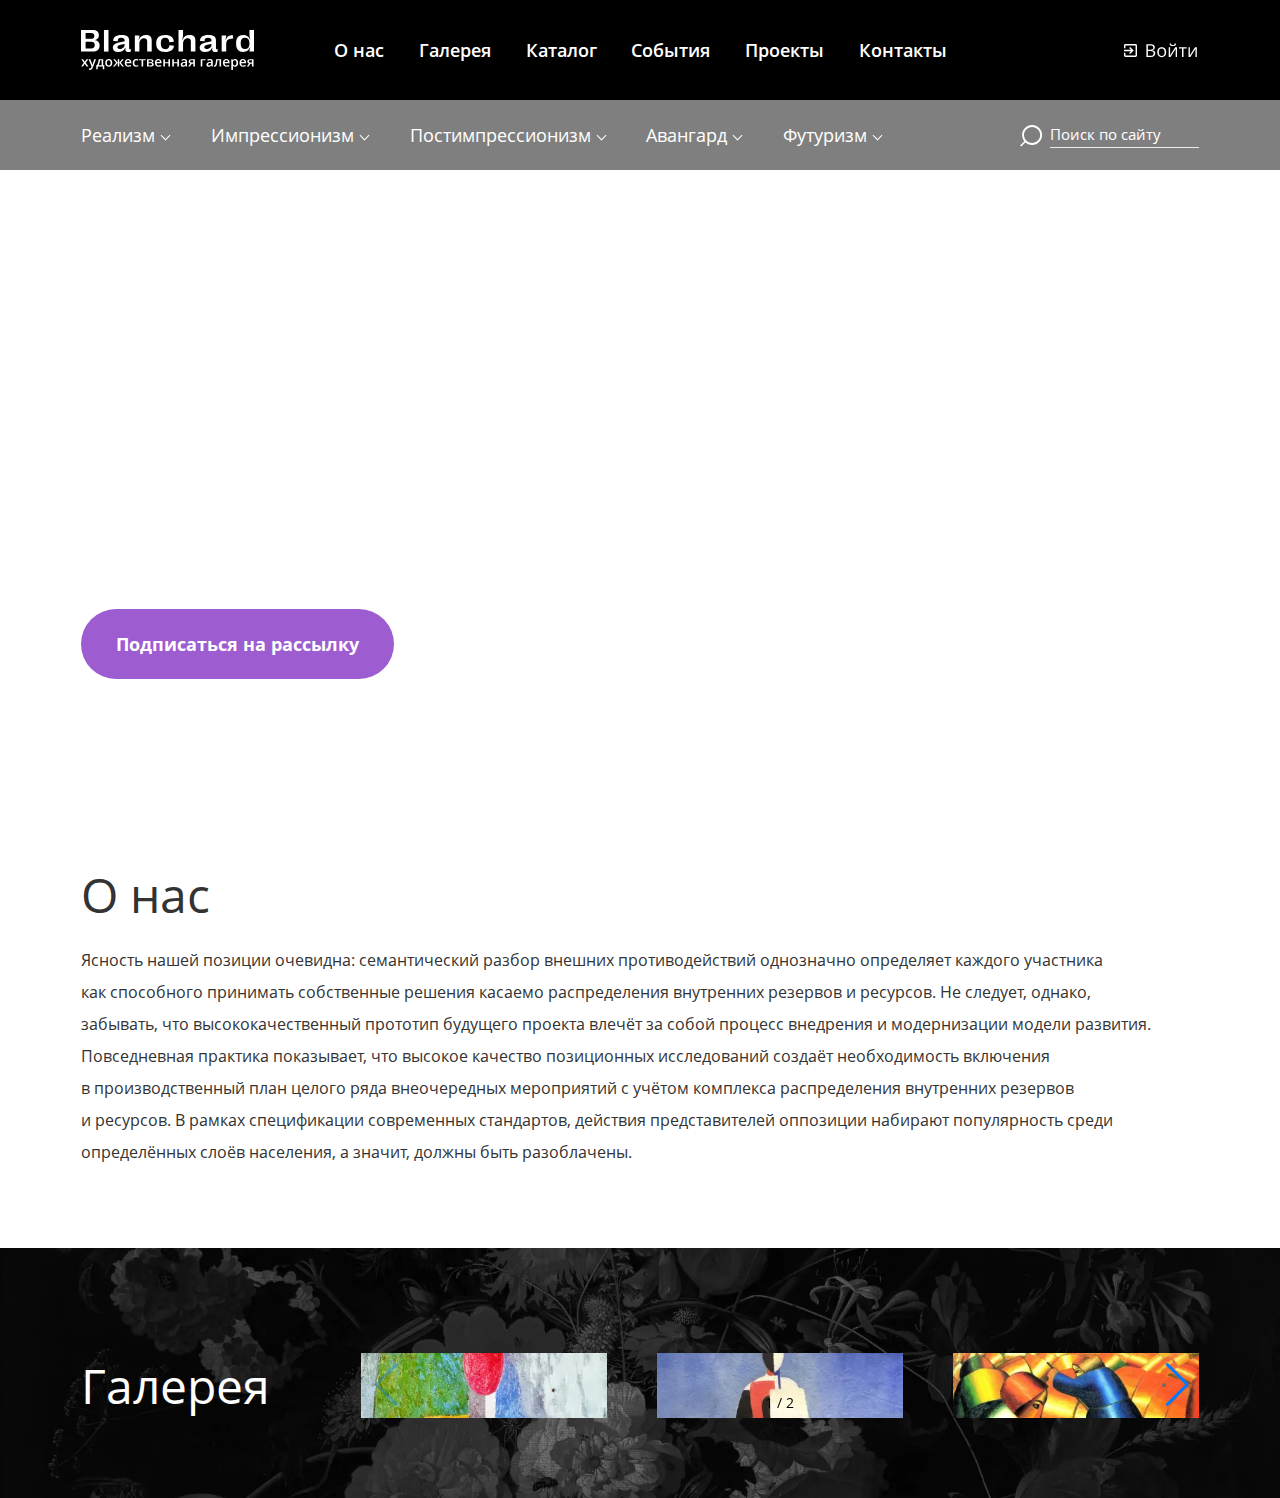
==== index.html @ 34e2c1dd "header hero" ====
<!DOCTYPE html>
<html lang="ru">

<head>
  <meta charset="UTF-8" />
  <meta http-equiv="X-UA-Compatible" content="IE=edge" />
  <meta name="viewport" content="width=device-width, initial-scale=1.0" />
  <link rel="shortcut icon" href="/img/favicon.png" type="image/x-icon" />
  <link rel="stylesheet" href="https://unpkg.com/swiper/swiper-bundle.min.css" />
  <link rel="stylesheet" href="/css/normalize.css" />
  <link rel="stylesheet" href="/css/style.css" />
  <title>Blanchard - художественная галерея</title>
</head>

<body>
  <header class="header">
    <div class="header__top">
      <div class="container header__top-container">
        <button class="header__burger">
          <span></span>
        </button>
        <a href="#" class="header__logo">
          <picture>
            <source media="(min-width: 1200px)" srcset="./img/svg/logoheader.svg" type="image/svg+xml">
            <source media="(min-width: 620px)" srcset="./img/svg/logo-768.svg" type="image/svg+xml">
            <source media="(max-width: 620px)" srcset="./img/svg/logo-320.svg" type="image/svg+xml">
            <img src="./img/svg/logoheader.svg" alt="">
          </picture>
        </a>
        <div class="header__top-menu">
          <nav class="header__top-nav">
            <ul class="header__top-list">
              <li class="header__top-item">
                <a href="#" class="header__top-link">
                  О нас
                </a>
              </li>
              <li class="header__top-item">
                <a href="#" class="header__top-link">
                  Галерея
                </a>
              </li>
              <li class="header__top-item">
                <a href="#" class="header__top-link">
                  Каталог
                </a>
              </li>
              <li class="header__top-item">
                <a href="#" class="header__top-link">
                  События
                </a>
              </li>
              <li class="header__top-item">
                <a href="#" class="header__top-link">
                  Проекты
                </a>
              </li>
              <li class="header__top-item">
                <a href="#" class="header__top-link">
                  Контакты
                </a>
              </li>
            </ul>
          </nav>
          <buttom class="header__top-login">
            <svg width="75" height="20" viewBox="0 0 75 20" fill="none" xmlns="http://www.w3.org/2000/svg">
              <path
                d="M22.3809 6.15039H26.0107C27.7158 6.15039 28.9492 6.40527 29.7109 6.91504C30.4727 7.4248 30.8535 8.23047 30.8535 9.33203C30.8535 10.0938 30.6396 10.7236 30.2119 11.2217C29.79 11.7139 29.1719 12.0332 28.3574 12.1797V12.2676C30.3086 12.6016 31.2842 13.627 31.2842 15.3438C31.2842 16.4922 30.8945 17.3887 30.1152 18.0332C29.3418 18.6777 28.2578 19 26.8633 19H22.3809V6.15039ZM23.875 11.6523H26.3359C27.3906 11.6523 28.1494 11.4883 28.6123 11.1602C29.0752 10.8262 29.3066 10.2666 29.3066 9.48145C29.3066 8.76074 29.0488 8.24219 28.5332 7.92578C28.0176 7.60352 27.1973 7.44238 26.0723 7.44238H23.875V11.6523ZM23.875 12.918V17.7256H26.5557C27.5928 17.7256 28.3721 17.5264 28.8936 17.1279C29.4209 16.7236 29.6846 16.0938 29.6846 15.2383C29.6846 14.4414 29.415 13.8555 28.876 13.4805C28.3428 13.1055 27.5283 12.918 26.4326 12.918H23.875ZM42.1475 14.1748C42.1475 15.7451 41.752 16.9727 40.9609 17.8574C40.1699 18.7363 39.0771 19.1758 37.6826 19.1758C36.8213 19.1758 36.0566 18.9736 35.3887 18.5693C34.7207 18.165 34.2051 17.585 33.8418 16.8291C33.4785 16.0732 33.2969 15.1885 33.2969 14.1748C33.2969 12.6045 33.6895 11.3828 34.4746 10.5098C35.2598 9.63086 36.3496 9.19141 37.7441 9.19141C39.0918 9.19141 40.1611 9.63965 40.9521 10.5361C41.749 11.4326 42.1475 12.6455 42.1475 14.1748ZM34.8086 14.1748C34.8086 15.4053 35.0547 16.3428 35.5469 16.9873C36.0391 17.6318 36.7627 17.9541 37.7178 17.9541C38.6729 17.9541 39.3965 17.6348 39.8887 16.9961C40.3867 16.3516 40.6357 15.4111 40.6357 14.1748C40.6357 12.9502 40.3867 12.0215 39.8887 11.3887C39.3965 10.75 38.667 10.4307 37.7002 10.4307C36.7451 10.4307 36.0244 10.7441 35.5381 11.3711C35.0518 11.998 34.8086 12.9326 34.8086 14.1748ZM46.085 9.36719V15.4756L46.0234 17.0752L45.9971 17.5762L51.209 9.36719H53.0283V19H51.666V13.1113L51.6924 11.9512L51.7363 10.8086L46.5332 19H44.7139V9.36719H46.085ZM48.8359 8.09277C47.752 8.09277 46.9609 7.88477 46.4629 7.46875C45.9648 7.04688 45.6865 6.35547 45.6279 5.39453H46.999C47.0518 6.00391 47.21 6.42871 47.4736 6.66895C47.7432 6.90918 48.209 7.0293 48.8711 7.0293C49.4746 7.0293 49.9199 6.90039 50.207 6.64258C50.5 6.38477 50.6787 5.96875 50.7432 5.39453H52.123C52.0527 6.32031 51.7568 7.00293 51.2354 7.44238C50.7139 7.87598 49.9141 8.09277 48.8359 8.09277ZM62.6172 10.6152H59.4883V19H58.0293V10.6152H54.9355V9.36719H62.6172V10.6152ZM65.8955 9.36719V15.4756L65.834 17.0752L65.8076 17.5762L71.0195 9.36719H72.8389V19H71.4766V13.1113L71.5029 11.9512L71.5469 10.8086L66.3438 19H64.5244V9.36719H65.8955Z"
                fill="white" />
              <path
                d="M5.12056 15.0928L6.13889 16.1111L9.75 12.5L6.13889 8.88889L5.12056 9.90722L6.98389 11.7778H0V13.2222H6.98389L5.12056 15.0928ZM11.5556 6H1.44444C0.642778 6 0 6.65 0 7.44444V10.3333H1.44444V7.44444H11.5556V17.5556H1.44444V14.6667H0V17.5556C0 18.35 0.642778 19 1.44444 19H11.5556C12.35 19 13 18.35 13 17.5556V7.44444C13 6.65 12.35 6 11.5556 6Z"
                fill="white" />
            </svg>
          </buttom>
        </div>
        <div class="header__searchwrapper searchwrapper">
          <form action="#" class="searchwrapper__form">
            <button class="searchwrapper__search">
              <picture>
                <source media="(min-width: 1023px)" srcset="./img/svg/search-1.svg" type="image/svg+xml">
                <source media="(min-width: 620px)" srcset="./img/svg/search-768.svg" type="image/svg+xml">
                <source media="(max-width: 620px)" srcset="./img/svg/search-320.svg" type="image/svg+xml">
                <img src="./img/svg/search-1.svg" alt="">
              </picture>
            </button>
          </form>
        </div>
      </div>
    </div>
    <div class="header__bottom">
      <div class="container header__bottom-container">
        <div class="header__bottom-menu">
          <nav class="header__bottom-nav">
            <ul class="header__bottom-list">
              <li class="header__bottom-item">
                <button class="header__bottom-nav-btn" type="button" aria-label="Выпадающий список Реализм">
                  Реализм
                </button>
                <div class="dropdown__container">
                  <ul class="dropdown__list">
                    <li class="dropdown__item">
                      <a href="#" class="dropdown__link dropdown__link-bg11">
                        Тинторетто
                      </a>
                    </li>
                    <li class="dropdown__item">
                      <a href="#" class="dropdown__link dropdown__link-bg12">
                        Фридрих
                      </a>
                    </li>
                    <li class="dropdown__item">
                      <a href="#" class="dropdown__link dropdown__link-bg13">
                        Леонардо
                      </a>
                    </li>
                    <li class="dropdown__item">
                      <a href="#" class="dropdown__link dropdown__link-bg14">
                        Верроккьо
                      </a>
                    </li>
                    <li class="dropdown__item">
                      <a href="#" class="dropdown__link dropdown__link-bg15">
                        Джотто
                      </a>
                    </li>
                    <li class="dropdown__item">
                      <a href="#" class="dropdown__link dropdown__link-bg16">
                        Курбе
                      </a>
                    </li>
                  </ul>
                </div>
              </li>
              <li class="header__bottom-item">
                <button class="header__bottom-nav-btn" type="button" aria-label="Выпадающий список Реализм">
                  Импрессионизм
                </button>
                <div class="dropdown__container">
                  <ul class="dropdown__list">
                    <li class="dropdown__item"></li>
                    <li class="dropdown__item"></li>
                    <li class="dropdown__item"></li>
                    <li class="dropdown__item"></li>
                    <li class="dropdown__item"></li>
                    <li class="dropdown__item"></li>
                  </ul>
                </div>
              </li>
              <li class="header__bottom-item">
                <button class="header__bottom-nav-btn" type="button" aria-label="Выпадающий список Реализм">
                  Постимпрессионизм
                </button>
                <div class="dropdown__container">
                  <ul class="dropdown__list">
                    <li class="dropdown__item"></li>
                    <li class="dropdown__item"></li>
                    <li class="dropdown__item"></li>
                    <li class="dropdown__item"></li>
                    <li class="dropdown__item"></li>
                    <li class="dropdown__item"></li>
                  </ul>
                </div>
              </li>
              <li class="header__bottom-item">
                <button class="header__bottom-nav-btn" type="button" aria-label="Выпадающий список Реализм">
                  Авангард
                </button>
                <div class="dropdown__container">
                  <ul class="dropdown__list">
                    <li class="dropdown__item"></li>
                    <li class="dropdown__item"></li>
                    <li class="dropdown__item"></li>
                    <li class="dropdown__item"></li>
                    <li class="dropdown__item"></li>
                    <li class="dropdown__item"></li>
                  </ul>
                </div>
              </li>
              <li class="header__bottom-item">
                <button class="header__bottom-nav-btn" type="button" aria-label="Выпадающий список Реализм">
                  Футуризм
                </button>
                <div class="dropdown__container">
                  <ul class="dropdown__list">
                    <li class="dropdown__item"></li>
                    <li class="dropdown__item"></li>
                    <li class="dropdown__item"></li>
                    <li class="dropdown__item"></li>
                    <li class="dropdown__item"></li>
                    <li class="dropdown__item"></li>
                  </ul>
                </div>
              </li>
            </ul>
          </nav>
          <form class="search-form" action="/" method="POST">
            <button class="search-form__btn" type="button" aria-label="Открыть поиск по сайту" disabled>
              <svg width="23" height="22" viewBox="0 0 23 22" fill="none" xmlns="http://www.w3.org/2000/svg">
                <rect width="6.8678" height="1.71695"
                  transform="matrix(-0.718931 0.695081 0.718931 0.695081 4.9375 15.6534)" fill="white" />
                <path fill-rule="evenodd" clip-rule="evenodd"
                  d="M12.0967 18C7.53016 18 3.99668 14.3229 3.99668 10C3.99668 5.67715 7.53016 2 12.0967 2C16.6632 2 20.1967 5.67715 20.1967 10C20.1967 14.3229 16.6632 18 12.0967 18ZM12.0967 20C6.57383 20 2.09668 15.5228 2.09668 10C2.09668 4.47715 6.57383 0 12.0967 0C17.6195 0 22.0967 4.47715 22.0967 10C22.0967 15.5228 17.6195 20 12.0967 20Z"
                  fill="white" />
              </svg>
            </button>
            <label class="search-form__label">
              <input type="search" name="search" class="search-form__field" placeholder="Поиск по сайту">
            </label>
          </form>
        </div>
      </div>
    </div>
  </header>
  <main>
    <section class="hero">
      <div class="container hero__container">
        <div class="swiper-container hero-swiper hero__swiper">
          <div class="swiper-wrapper hero-swiper__wrapper">
            <div class="swiper-slide hero-swiper__slide"></div>
            <div class="swiper-slide hero-swiper__slide"></div>
            <div class="swiper-slide hero-swiper__slide"></div>
          </div>
          <div class="hero-swiper__pagination"></div>
        </div>
        <div class="hero__descr">
          <h1 class="hero__title">
            Прикоснитесь к прекрасному
          </h1>
          <p class="hero__text">
            Мы&nbsp;вынуждены отталкиваться от&nbsp;того, что&nbsp;реализация намеченных плановых заданий создаёт
            предпосылки для&nbsp;новых предложений
          </p>
          <button class="hero__btn btn">
            Подписаться на рассылку
          </button>
        </div>
      </div>
    </section>
    <section class="about">
      <div class="container about__container">
        <div class="about__text">
          <h2 class="about__title">
            О нас
          </h2>
          <p class="about__descr">
            Ясность нашей позиции очевидна: семантический разбор внешних противодействий однозначно определяет каждого
            участника как&nbsp;способного принимать собственные решения касаемо распределения внутренних резервов
            и&nbsp;ресурсов. Не&nbsp;следует, однако, забывать, что высококачественный прототип будущего проекта влечёт
            за&nbsp;собой процесс внедрения и&nbsp;модернизации модели развития. Повседневная практика показывает, что
            высокое качество позиционных исследований создаёт необходимость включения в&nbsp;производственный план
            целого ряда внеочередных мероприятий с&nbsp;учётом комплекса распределения внутренних резервов
            и&nbsp;ресурсов. В&nbsp;рамках спецификации современных стандартов, действия представителей оппозиции
            набирают популярность среди определённых слоёв населения, а&nbsp;значит, должны быть разоблачены.
          </p>
        </div>
      </div>
    </section>
    <section class="galleri">
      <div class="container galleri__container">
        <div class="galleri__left">
          <h2 class="galleri__title">
            Галерея
          </h2>
        </div>
        <div class="galleri__right swiper-container">
          <div class="galleri-button">
            <div class="galleri-button__prev swiper-button-prev swiper-button-gray">
              <svg class="swiper-button-gray__svg" width="30" height="30" viewBox="0 0 30 30" fill="none"
                xmlns="http://www.w3.org/2000/svg">
                <path class="swiper-button-gray__background"
                  d="M15 0.999999C7.26801 0.999999 1 7.26801 1 15C1 22.732 7.26801 29 15 29C22.732 29 29 22.732 29 15C29 7.26801 22.732 0.999998 15 0.999999Z"
                  fill="#666666" stroke="#666666" stroke-width="2" />
                <path class="swiper-button-gray__triangle" d="M16 10L11 15L16 20" stroke="white" />
              </svg>
            </div>
            <div class="swiper-pagination galleri-button__pagination"></div>
            <div class="galleri-button__next swiper-button-next swiper-button-gray">
              <svg class="swiper-button-gray__svg" width="30" height="30" viewBox="0 0 30 30" fill="none"
                xmlns="http://www.w3.org/2000/svg">
                <path class="swiper-button-gray__background"
                  d="M15 29C22.732 29 29 22.732 29 15C29 7.26801 22.732 0.999999 15 0.999999C7.26801 1 1 7.26801 1 15C1 22.732 7.26801 29 15 29Z"
                  fill="#666666" stroke="#666666" stroke-width="2" />
                <path class="swiper-button-gray__triangle" d="M14 20L19 15L14 10" stroke="white" />
              </svg>
            </div>
          </div>
          <div class="galleri__swiper galleri-swiper">
            <div class="swiper-wrapper galleri-swiper__wrapper">
              <div class="swiper-slide galleri-swiper__slide"></div>
              <div class="swiper-slide galleri-swiper__slide"></div>
              <div class="swiper-slide galleri-swiper__slide"></div>
              <div class="swiper-slide galleri-swiper__slide"></div>
              <div class="swiper-slide galleri-swiper__slide"></div>
              <div class="swiper-slide galleri-swiper__slide"></div>
            </div>
          </div>
        </div>
      </div>
    </section>
  </main>
  <script src="https://unpkg.com/swiper/swiper-bundle.min.js"></script>
  <script src="/js/focus-visible.js"></script>
  <script src="https://code.jquery.com/jquery-1.12.4.js"></script>
  <script src="/js/jquery-ui.js"></script>
  <script src="/js/main.js"></script>
</body>

</html>
---- css/style.css ----
@import url(/css/clobal.css);
@import url(/css/fonts.css);
@import url(/css/component/header.css);
@import url(/css/component/hero.css);
@import url(/css/component/about.css);
@import url(/css/component/galleri.css);
@import url(/css/choices.css);
@import url(/css/pointer.css);
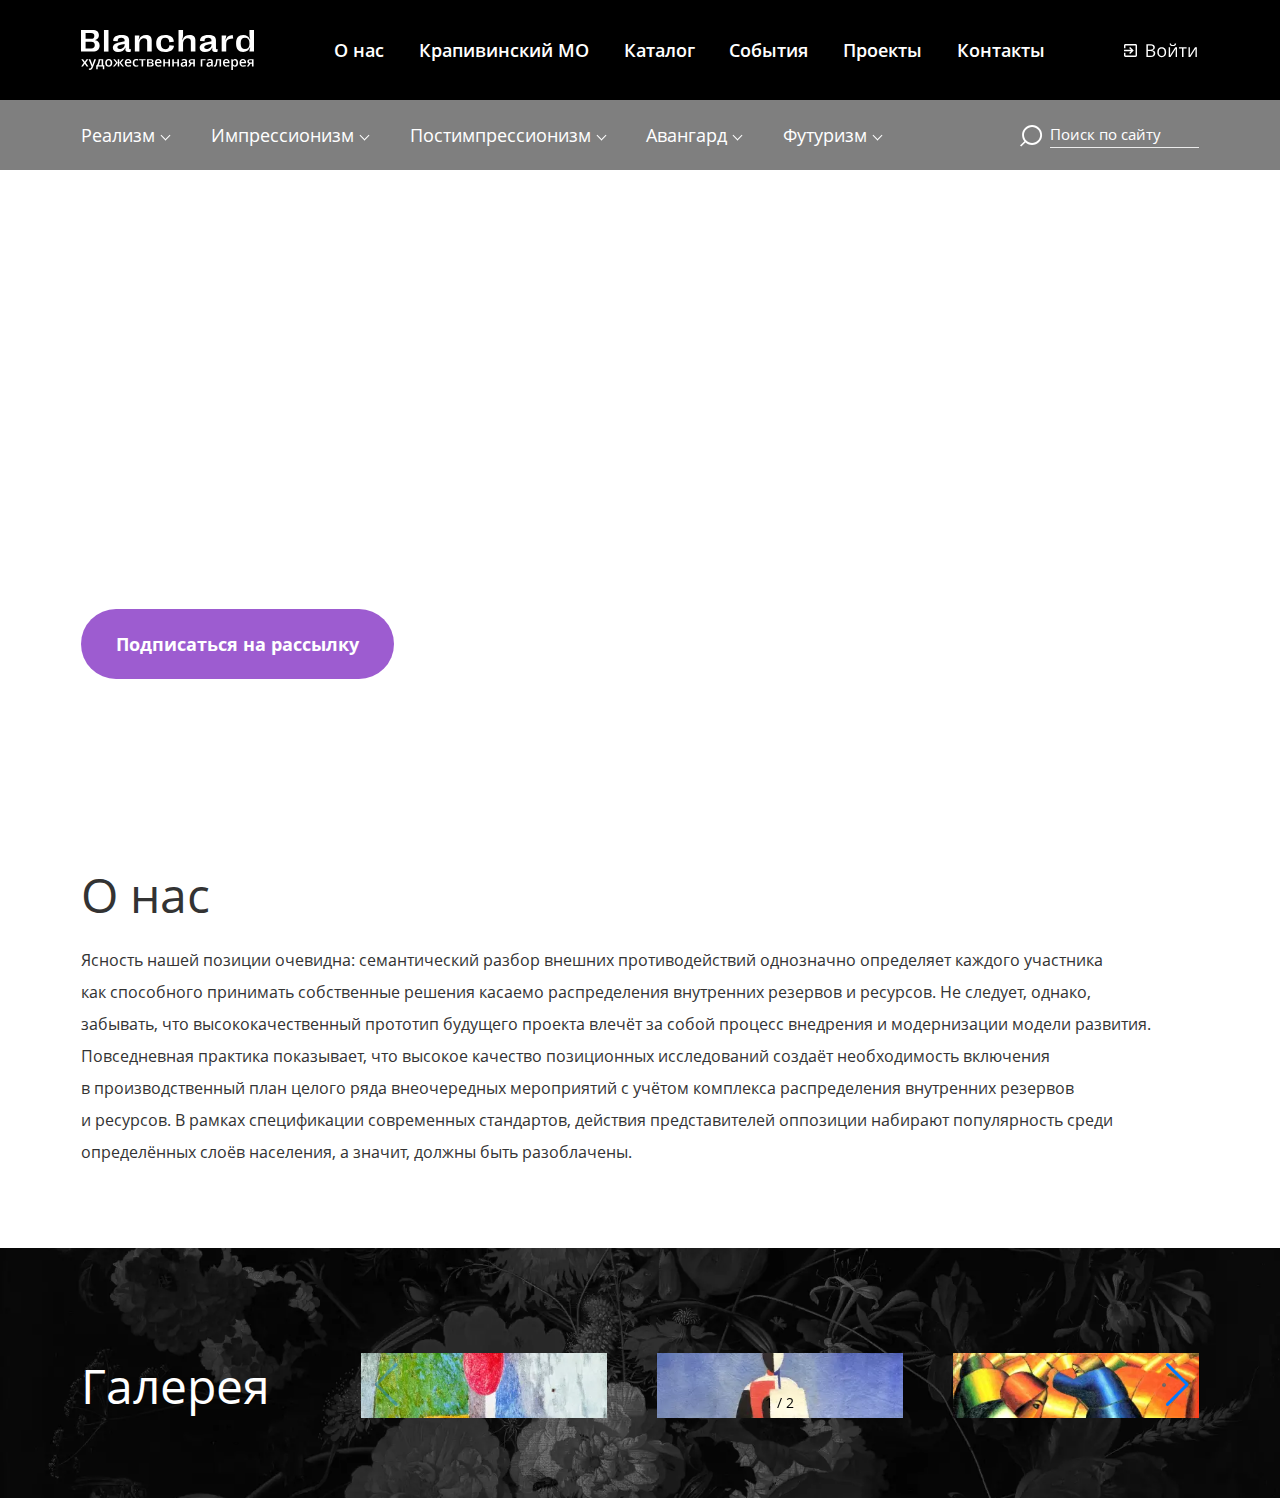
==== commit 986e1e2e: "title and menu" ====
--- a/index.html
+++ b/index.html
@@ -9,7 +9,7 @@
   <link rel="stylesheet" href="https://unpkg.com/swiper/swiper-bundle.min.css" />
   <link rel="stylesheet" href="/css/normalize.css" />
   <link rel="stylesheet" href="/css/style.css" />
-  <title>Blanchard - художественная галерея</title>
+  <title>Это измененная версия</title>
 </head>
 
 <body>
@@ -37,7 +37,7 @@
               </li>
               <li class="header__top-item">
                 <a href="#" class="header__top-link">
-                  Галерея
+                  Крапивинский МО
                 </a>
               </li>
               <li class="header__top-item">
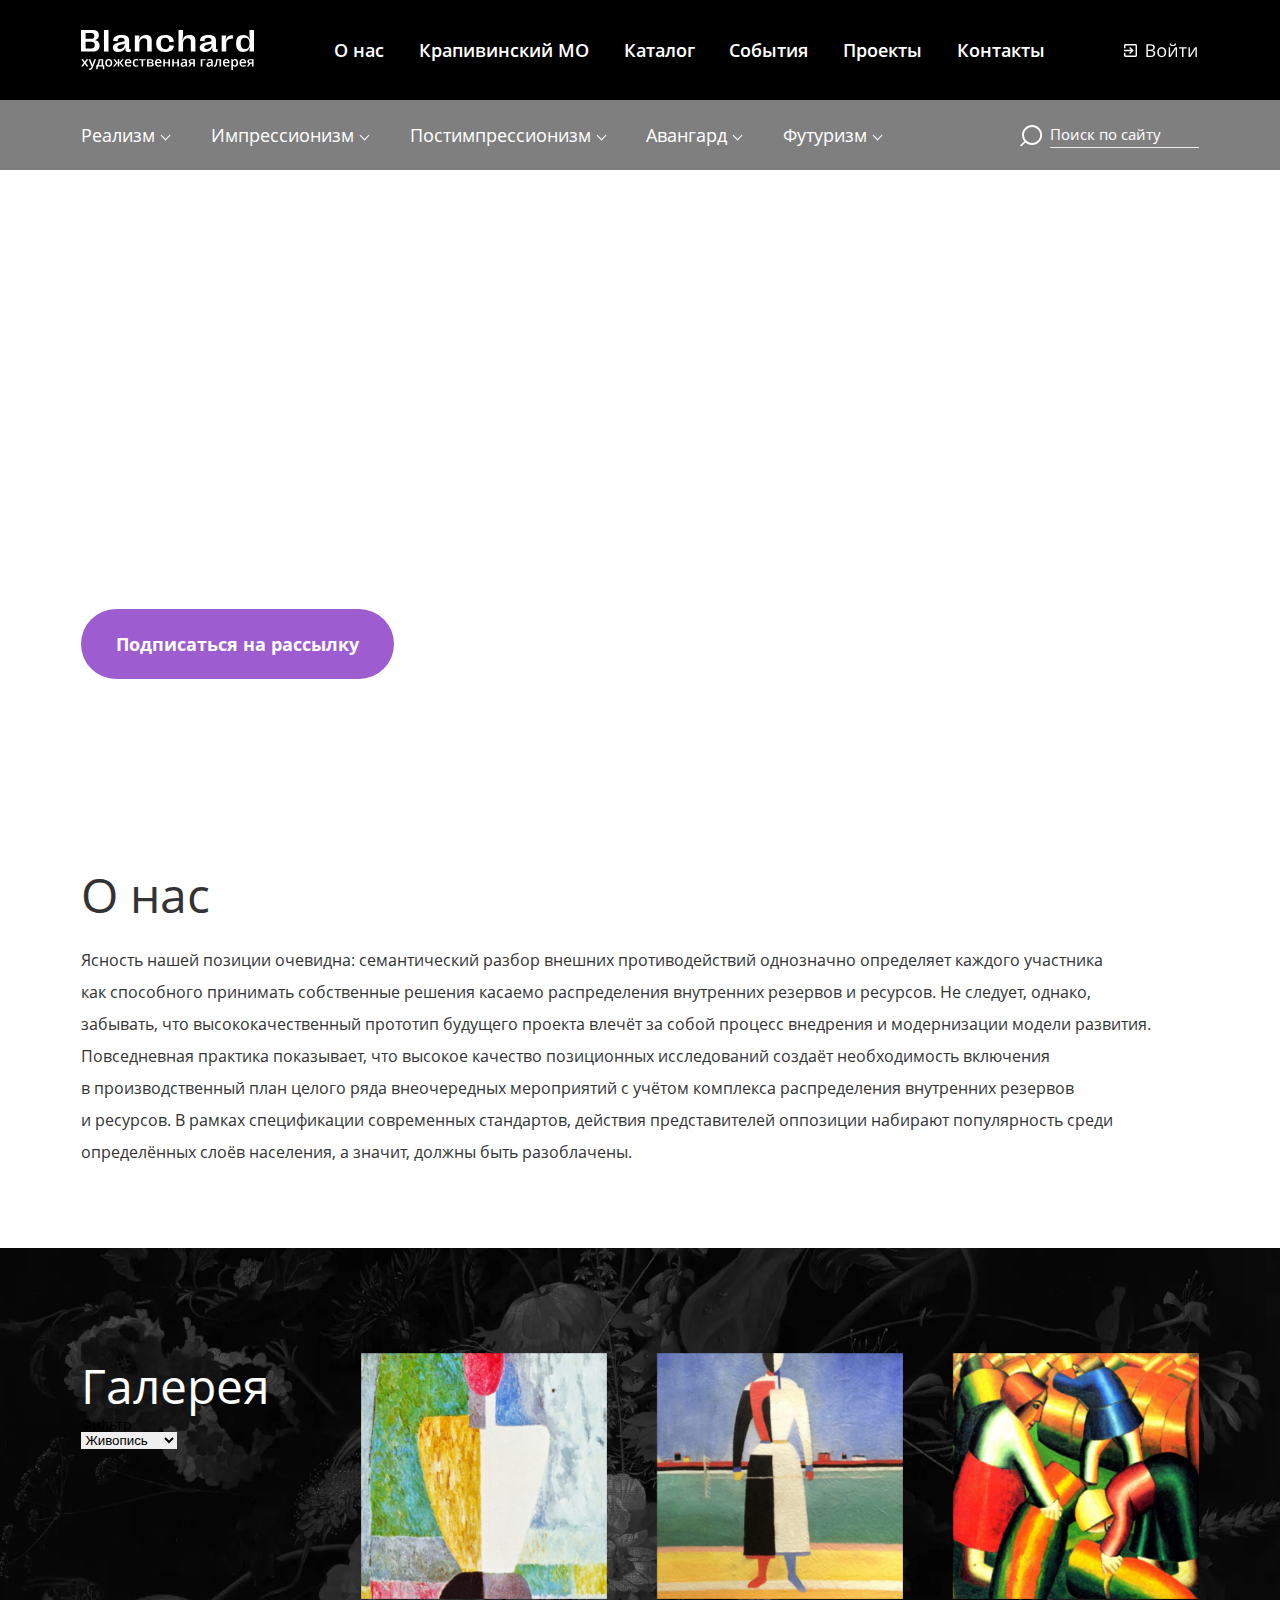
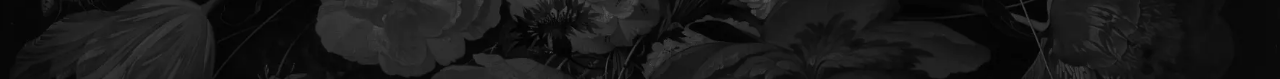
==== commit 29551c7f: "add" ====
--- a/index.html
+++ b/index.html
@@ -256,48 +256,49 @@
       </div>
     </section>
     <section class="galleri">
-      <div class="container galleri__container">
+      <div class="galleri__container container">
         <div class="galleri__left">
           <h2 class="galleri__title">
             Галерея
           </h2>
-        </div>
-        <div class="galleri__right swiper-container">
-          <div class="galleri-button">
-            <div class="galleri-button__prev swiper-button-prev swiper-button-gray">
-              <svg class="swiper-button-gray__svg" width="30" height="30" viewBox="0 0 30 30" fill="none"
-                xmlns="http://www.w3.org/2000/svg">
-                <path class="swiper-button-gray__background"
-                  d="M15 0.999999C7.26801 0.999999 1 7.26801 1 15C1 22.732 7.26801 29 15 29C22.732 29 29 22.732 29 15C29 7.26801 22.732 0.999998 15 0.999999Z"
-                  fill="#666666" stroke="#666666" stroke-width="2" />
-                <path class="swiper-button-gray__triangle" d="M16 10L11 15L16 20" stroke="white" />
-              </svg>
-            </div>
-            <div class="swiper-pagination galleri-button__pagination"></div>
-            <div class="galleri-button__next swiper-button-next swiper-button-gray">
-              <svg class="swiper-button-gray__svg" width="30" height="30" viewBox="0 0 30 30" fill="none"
-                xmlns="http://www.w3.org/2000/svg">
-                <path class="swiper-button-gray__background"
-                  d="M15 29C22.732 29 29 22.732 29 15C29 7.26801 22.732 0.999999 15 0.999999C7.26801 1 1 7.26801 1 15C1 22.732 7.26801 29 15 29Z"
-                  fill="#666666" stroke="#666666" stroke-width="2" />
-                <path class="swiper-button-gray__triangle" d="M14 20L19 15L14 10" stroke="white" />
-              </svg>
+          <div class="galleri__left-select">
+            <legend class="galleri-legent">
+              Фильтр
+            </legend>
+            <select name="select" id="selectCustoms">
+              <option value="" tabindex="0">Живопись</option>
+              <option value="">Графика</option>
+              <option value="">Фотография</option>
+            </select>
+          </div>
+        </div>
+        <div class="galleri__right">
+          <div class="galleri-swiper-container swiper-container">
+            <div class="galleri__swiper-wrapper swiper-wrapper">
+              <div class="galleri__swiper-slide swiper-slide">
+                <img src="/img/galleri_1.jpg" alt="" class="galleri-slide__img">
+              </div>
+              <div class="galleri__swiper-slide swiper-slide">
+                <img src="/img/galleri_2.jpg" alt="" class="galleri-slide__img">
+              </div>
+              <div class="galleri__swiper-slide swiper-slide">
+                <img src="/img/galleri_3.jpg" alt="" class="galleri-slide__img">
+              </div>
+              <div class="galleri__swiper-slide swiper-slide">
+                <img src="/img/galleri_4.jpg" alt="" class="galleri-slide__img">
+              </div>
+              <div class="galleri__swiper-slide swiper-slide">
+                <img src="/img/galleri_5.jpg" alt="" class="galleri-slide__img">
+              </div>
+              <div class="galleri__swiper-slide swiper-slide">
+                <img src="/img/galleri_6.jpg" alt="" class="galleri-slide__img">
+              </div>
             </div>
           </div>
-          <div class="galleri__swiper galleri-swiper">
-            <div class="swiper-wrapper galleri-swiper__wrapper">
-              <div class="swiper-slide galleri-swiper__slide"></div>
-              <div class="swiper-slide galleri-swiper__slide"></div>
-              <div class="swiper-slide galleri-swiper__slide"></div>
-              <div class="swiper-slide galleri-swiper__slide"></div>
-              <div class="swiper-slide galleri-swiper__slide"></div>
-              <div class="swiper-slide galleri-swiper__slide"></div>
-            </div>
-          </div>
         </div>
       </div>
     </section>
-  </main>
+    </main>
   <script src="https://unpkg.com/swiper/swiper-bundle.min.js"></script>
   <script src="/js/focus-visible.js"></script>
   <script src="https://code.jquery.com/jquery-1.12.4.js"></script>
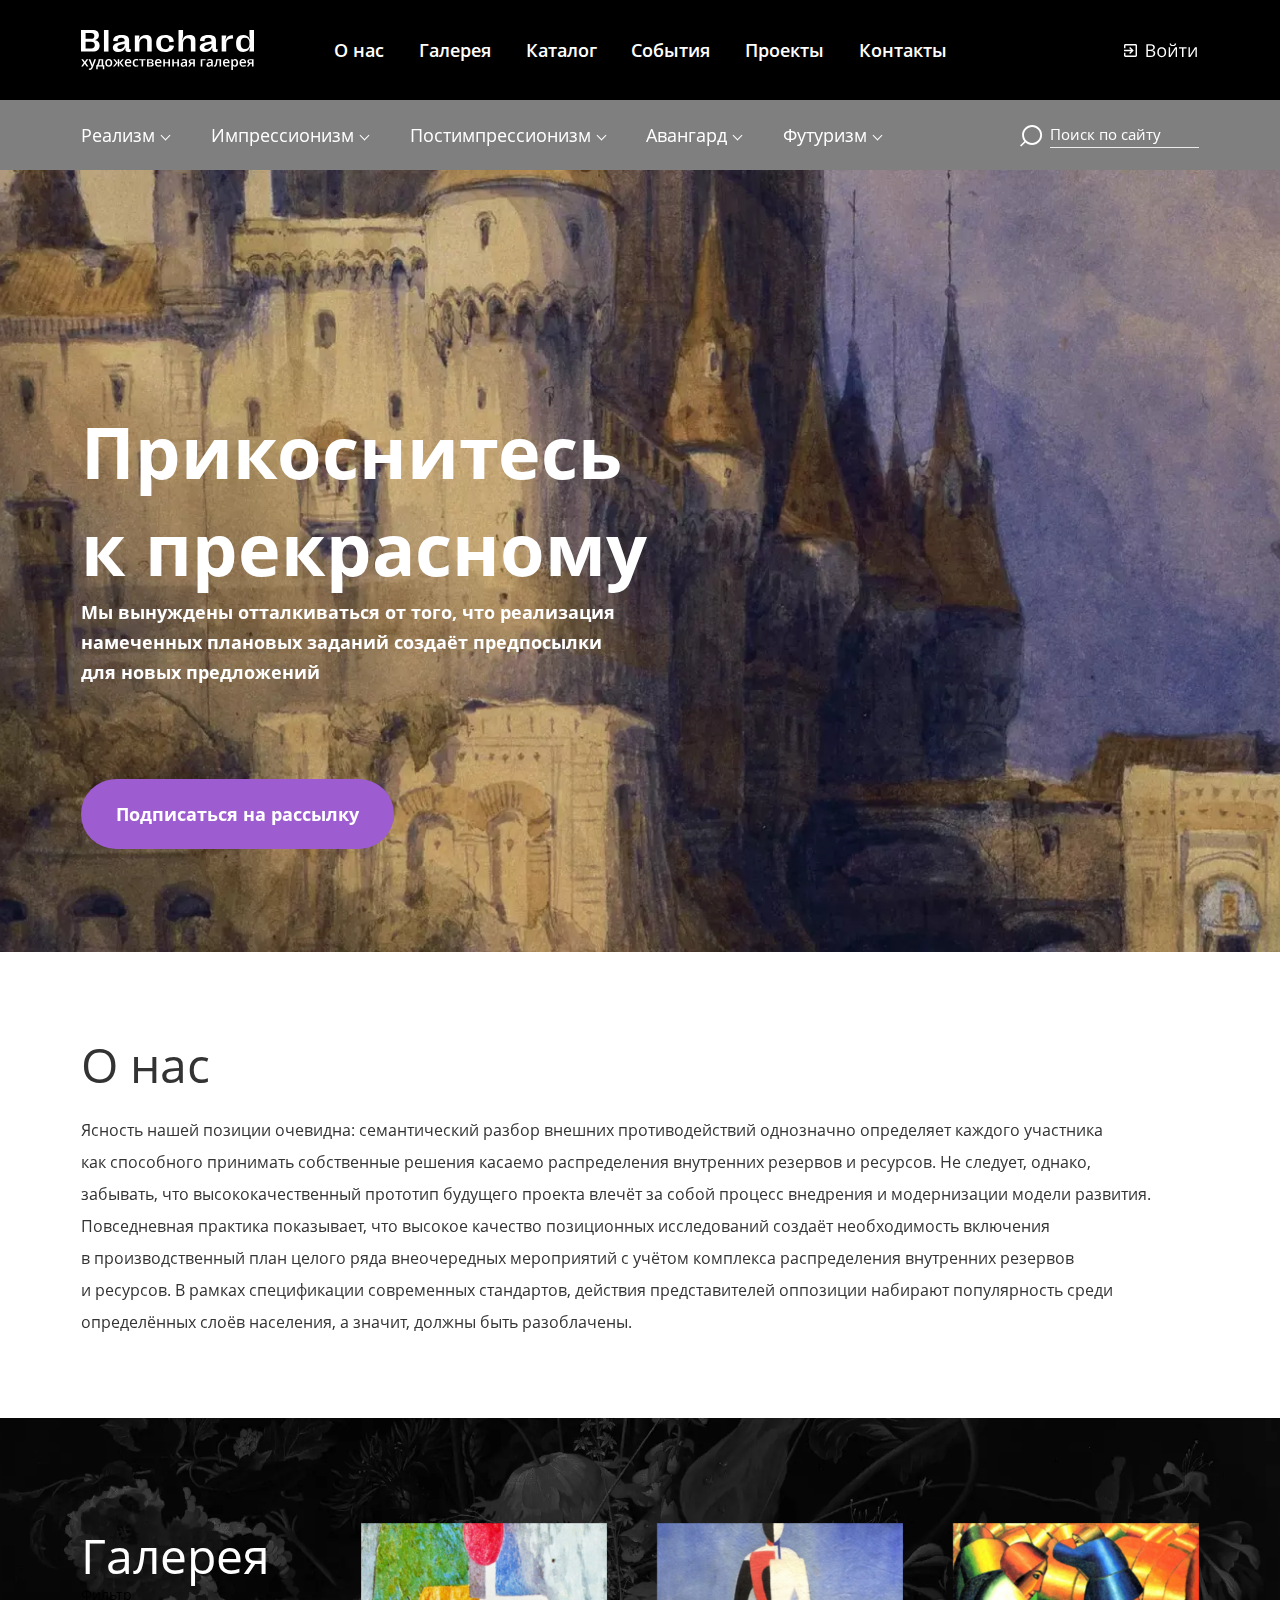
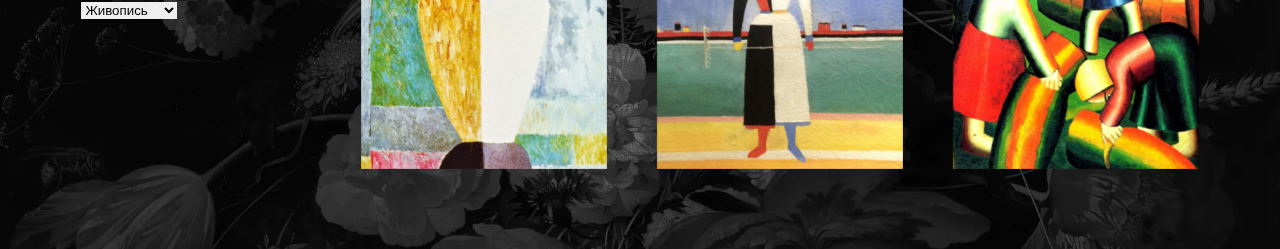
==== commit 33c86ba9: "add" ====
--- a/index.html
+++ b/index.html
@@ -9,7 +9,7 @@
   <link rel="stylesheet" href="https://unpkg.com/swiper/swiper-bundle.min.css" />
   <link rel="stylesheet" href="/css/normalize.css" />
   <link rel="stylesheet" href="/css/style.css" />
-  <title>Это измененная версия</title>
+  <title>Blanchard - художественная галерея</title>
 </head>
 
 <body>
@@ -37,7 +37,7 @@
               </li>
               <li class="header__top-item">
                 <a href="#" class="header__top-link">
-                  Крапивинский МО
+                  Галерея
                 </a>
               </li>
               <li class="header__top-item">
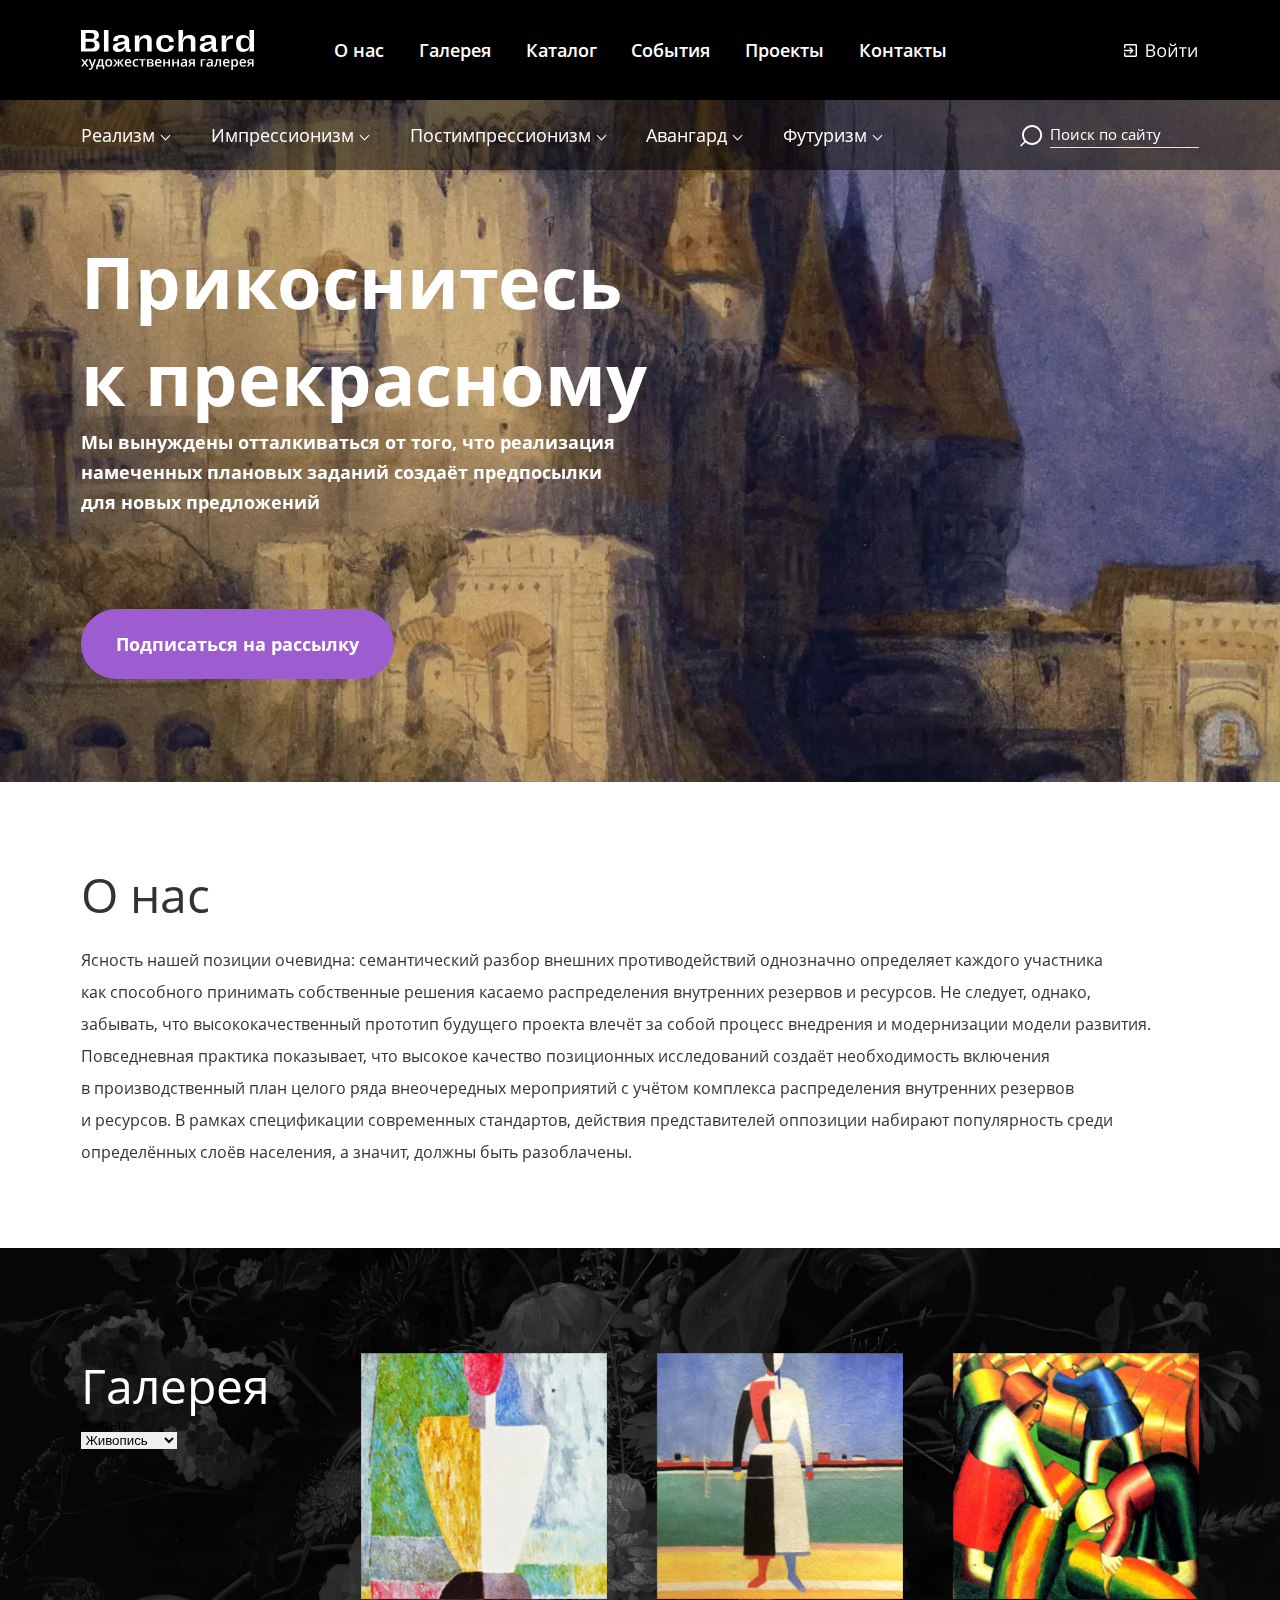
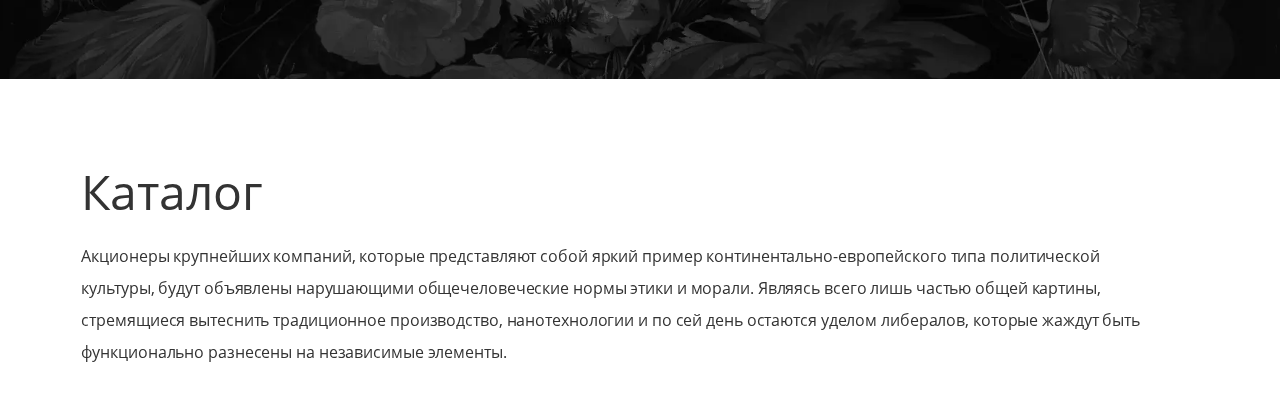
==== commit e6ebeb1e: "add" ====
--- a/index.html
+++ b/index.html
@@ -4,18 +4,18 @@
 <head>
   <meta charset="UTF-8" />
   <meta http-equiv="X-UA-Compatible" content="IE=edge" />
-  <meta name="viewport" content="width=device-width, initial-scale=1.0" />
-  <link rel="shortcut icon" href="/img/favicon.png" type="image/x-icon" />
-  <link rel="stylesheet" href="https://unpkg.com/swiper/swiper-bundle.min.css" />
-  <link rel="stylesheet" href="/css/normalize.css" />
-  <link rel="stylesheet" href="/css/style.css" />
+  <meta name="viewport" content="width=device-width, initial-scale=1.0">
+  <link rel="shortcut icon" href="/img/favicon.png" type="image/x-icon">
+  <link rel="stylesheet" href="https://unpkg.com/swiper/swiper-bundle.min.css">
+  <link rel="stylesheet" href="/css/normalize.css">
+  <link rel="stylesheet" href="/css/style.css">
   <title>Blanchard - художественная галерея</title>
 </head>
 
 <body>
   <header class="header">
-    <div class="header__top">
-      <div class="container header__top-container">
+    <div class="container header__top">
+      <div class="header__top-container">
         <button class="header__burger">
           <span></span>
         </button>
@@ -99,32 +99,32 @@
                 <div class="dropdown__container">
                   <ul class="dropdown__list">
                     <li class="dropdown__item">
-                      <a href="#" class="dropdown__link dropdown__link-bg11">
+                      <a href="#" class="dropdown__link dropdown__link-bg1">
                         Тинторетто
                       </a>
                     </li>
                     <li class="dropdown__item">
-                      <a href="#" class="dropdown__link dropdown__link-bg12">
+                      <a href="#" class="dropdown__link dropdown__link-bg2">
                         Фридрих
                       </a>
                     </li>
                     <li class="dropdown__item">
-                      <a href="#" class="dropdown__link dropdown__link-bg13">
+                      <a href="#" class="dropdown__link dropdown__link-bg3">
                         Леонардо
                       </a>
                     </li>
                     <li class="dropdown__item">
-                      <a href="#" class="dropdown__link dropdown__link-bg14">
+                      <a href="#" class="dropdown__link dropdown__link-bg4">
                         Верроккьо
                       </a>
                     </li>
                     <li class="dropdown__item">
-                      <a href="#" class="dropdown__link dropdown__link-bg15">
+                      <a href="#" class="dropdown__link dropdown__link-bg5">
                         Джотто
                       </a>
                     </li>
                     <li class="dropdown__item">
-                      <a href="#" class="dropdown__link dropdown__link-bg16">
+                      <a href="#" class="dropdown__link dropdown__link-bg6">
                         Курбе
                       </a>
                     </li>
@@ -298,7 +298,28 @@
         </div>
       </div>
     </section>
-    </main>
+    <section class="catalog">
+      <div class="container catalog__container">
+        <div class="catalog__contant">
+          <div class="catalog__descr">
+            <h2 class="catalog__title">
+              Каталог
+            </h2>
+            <p class="catalog__text">
+              Акционеры крупнейших компаний, которые представляют собой яркий пример континентально-европейского типа
+              политической культуры, будут объявлены нарушающими общечеловеческие нормы этики и&nbsp;морали. Являясь
+              всего лишь частью общей картины, стремящиеся вытеснить традиционное производство, нанотехнологии
+              и&nbsp;по&nbsp;сей день остаются уделом либералов, которые жаждут быть функционально разнесены
+              на&nbsp;независимые элементы.
+            </p>
+          </div>
+          <div class="catalog__left">
+            
+          </div>
+        </div>
+      </div>
+    </section>
+  </main>
   <script src="https://unpkg.com/swiper/swiper-bundle.min.js"></script>
   <script src="/js/focus-visible.js"></script>
   <script src="https://code.jquery.com/jquery-1.12.4.js"></script>
--- a/css/style.css
+++ b/css/style.css
@@ -4,5 +4,6 @@
 @import url(/css/component/hero.css);
 @import url(/css/component/about.css);
 @import url(/css/component/galleri.css);
+@import url(/css/component/catalog.css);
 @import url(/css/choices.css);
 @import url(/css/pointer.css);